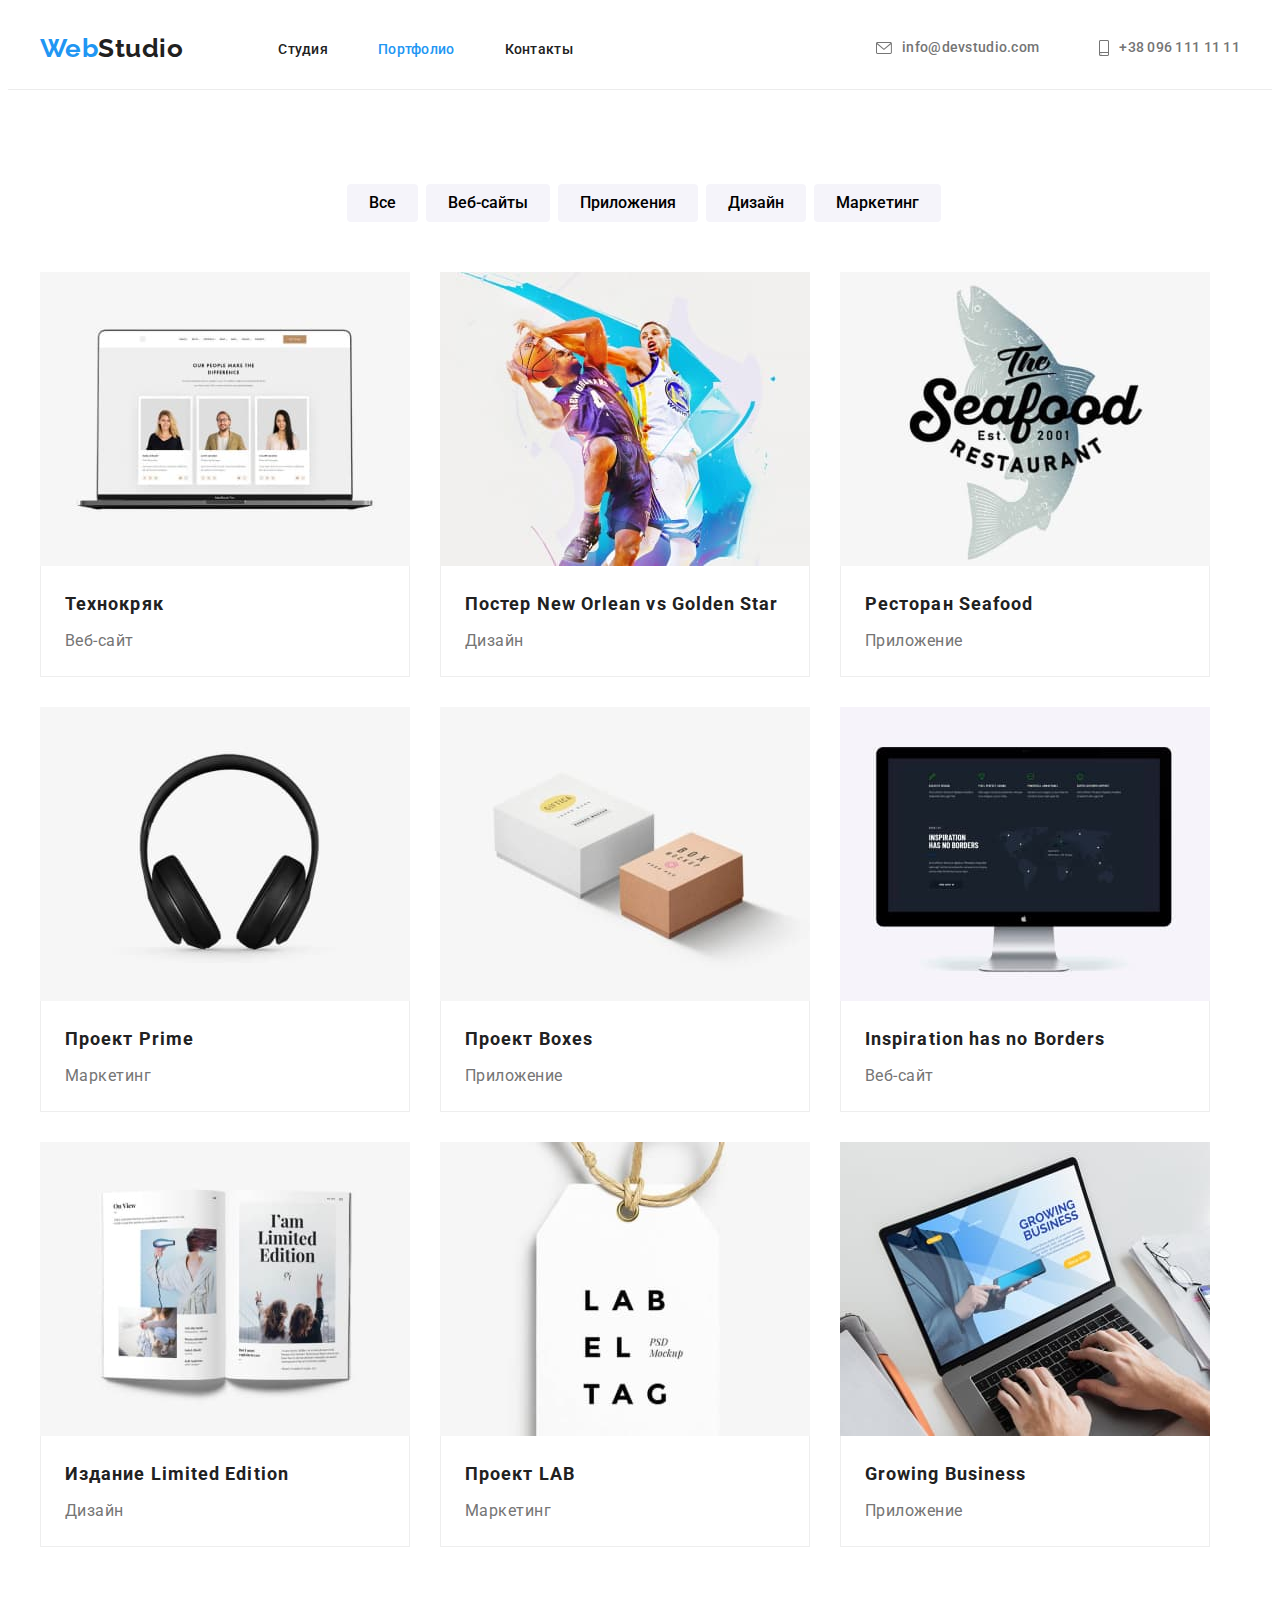
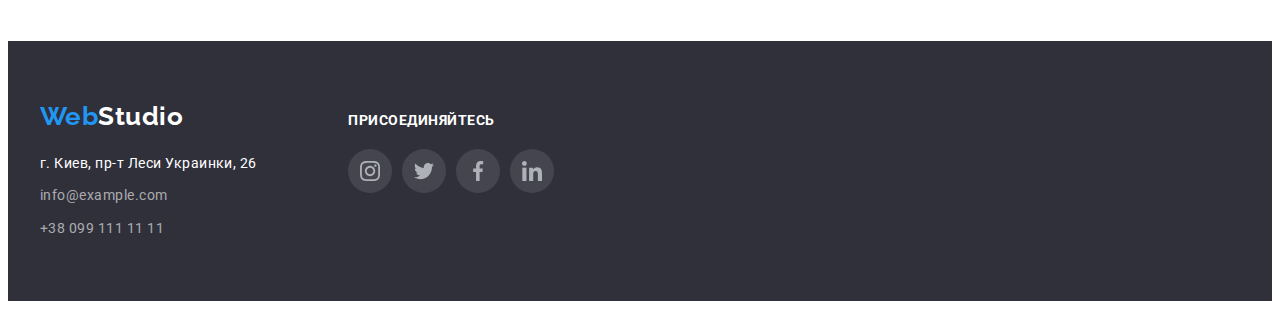
==== portfolio.html @ 4270476f "ДЗ-4" ====
<!DOCTYPE html>
<html lang="ru">

  <head>
    <meta charset="UTF-8" />
    <meta http-equiv="X-UA-Compatible" content="IE=edge" />
    <meta name="viewport" content="width=device-width, initial-scale=1.0" />
    <title>WebStudio</title>
    <link 
      rel="stylesheet" 
      href="https://cdnjs.cloudflare.com/ajax/libs/modern-normalize/1.0.0/modern-normalize.min.css" integrity="sha512-ISS7cAi1PEhQ8jnbJpJZMd29NlhNj4AWYyLOSp2CE/CsHxTCu+r+t0D2yoJudVrd0/8fTVPUVDzY5Tvli75u/g==" crossorigin="anonymous" referrerpolicy="no-referrer" />
    <link rel="preconnect" href="https://fonts.gstatic.com" />
    <link
      href="https://fonts.googleapis.com/css2?family=Raleway:wght@700&family=Roboto:wght@400;500;700;900&display=swap"
      rel="stylesheet"/>
    <link rel="stylesheet" href="./css/styles.css">
  </head>

  <body>
    <!--Header-->
    <header class="header">
      <div class="container header-container">
        <nav class="header-navigation">
          <a class="logo link" href="./index.html "><span class="logo-accent">Web</span>Studio</a>
          <ul class="navigation-menu list">
            <li class="navigation-menu-item">
              <a class="navigation-menu-link link" href="./index.html">Студия</a>
            </li>
            <li class="navigation-menu-item">
              <a class="navigation-menu-main-link link" href="./portfolio.html">Портфолио</a>
            </li>
            <li class="navigation-menu-item">
              <a class="navigation-menu-link link" href="">Контакты</a>
            </li>
          </ul>
        </nav>
        <ul class="contacts list">
          <li class="contacts-item">
            <a class="contacts-item-link link" href="mailto:info@devstudio.com">
              <svg width="16" height="12" class="header-icon">
                <use href="./images/icons.svg#icon-envelope"></use>
              </svg>
              info@devstudio.com
            </a>
          </li>
          <li class="contacts-item">
            <a class="contacts-item-link link" href="tel:+380961111111">
              <svg width="10" height="16" class="header-icon">
                <use href="./images/icons.svg#icon-smartphone"></use>
              </svg>
              +38 096 111 11 11
            </a>
          </li>
        </ul>
      </div>
    </header>

    <main>
      <section class="section">
        <div class="container">
          <h1 hidden>Portfolio menu</h1>
          <ul class="filter-menu list">
            <li class="filter-item">
              <button class="portfolio-btn" type="button">Все</button>
            </li>
            <li class="filter-item">
              <button class="portfolio-btn" type="button">Веб-сайты</button>
            </li>
            <li class="filter-item">
              <button class="portfolio-btn" type="button">Приложения</button>
            </li>
            <li class="filter-item">
              <button class="portfolio-btn" type="button">Дизайн</button>
            </li>
            <li class="filter-item">
              <button class="portfolio-btn" type="button">Маркетинг</button>
            </li>
          </ul>

          <ul class="gallery list">
            <li class="gallery-item">
              <a class="link" href="">
                <img src="./images/portfolio-page/portfolio-menu-img.jpg" alt="макбук с сайтом" width="370" height="294">
                <div class="gallery-item-content">
                  <h2 class="gallery-title">Технокряк</h2>
                  <p class="gallery-description">Веб-сайт</p>
                </div>
              </a>
            </li>
            <li class="gallery-item">
              <a class="link" href="">
                <img src="./images/portfolio-page/portfolio-menu-img-1.jpg" alt="баскетболисты" width="370" height="294">
                <div class="gallery-item-content">
                  <h2 class="gallery-title">Постер <span lang="en">New Orlean vs Golden Star</span></h2>
                  <p class="gallery-description">Дизайн</p>
                </div>
              </a>
            </li>
            <li class="gallery-item"> 
              <a class="link" href="">
                <img src="./images/portfolio-page/portfolio-menu-img-2.jpg" alt="логотип ресторона" width="370" height="294">
                <div class="gallery-item-content">
                  <h2 class="gallery-title">Ресторан <span lang="en">Seafood</span></h2>
                  <p class="gallery-description">Приложение</p>
                </div>
              </a>
            </li>
            <li class="gallery-item">
              <a class="link" href="">
                <img src="./images/portfolio-page/portfolio-menu-img-3.jpg" alt="наушники" width="370" height="294">
                <div class="gallery-item-content">
                  <h2 class="gallery-title">Проект <span lang="en">Prime</span></h2>
                  <p class="gallery-description">Маркетинг</p>
                </div>
              </a>
            </li>
            <li class="gallery-item">
              <a class="link" href="">
                <img src="./images/portfolio-page/portfolio-menu-img-4.jpg" alt="мокап с коробками" width="370" height="294">
                <div class="gallery-item-content">
                  <h2 class="gallery-title">Проект <span lang="en">Boxes</span></h2>
                  <p class="gallery-description">Приложение</p>
                </div>
              </a>
            </li>
            <li class="gallery-item">
              <a class="link" href="">
                <img src="./images/portfolio-page/portfolio-menu-img-5.jpg" alt="аймак" width="370" height="294">
                <div class="gallery-item-content">
                  <h2 class="gallery-title" lang="en">Inspiration has no Borders</h2>
                  <p class="gallery-description">Веб-сайт</p>
                </div>
              </a>
            </li>
            <li class="gallery-item">
              <a class="link" href="">
                <img src="./images/portfolio-page/portfolio-menu-img-6.jpg" alt="журнал" width="370" height="294">
                <div class="gallery-item-content">
                  <h2 class="gallery-title">Издание <span lang="en">Limited Edition</span></h2>
                  <p class="gallery-description">Дизайн</p>
                </div>
              </a>
            </li>
            <li class="gallery-item">
              <a class="link" href="">
                <img src="./images/portfolio-page/portfolio-menu-img-7.jpg" alt="мокап с биркой" width="370" height="294">
                <div class="gallery-item-content">
                  <h2 class="gallery-title">Проект <span lang="en">LAB</span></h2>
                  <p class="gallery-description">Маркетинг</p>
                </div>
            </li>
            <li class="gallery-item">
              <a class="link" href="">
                <img src="./images/portfolio-page/portfolio-menu-img-8.jpg" alt="ноутбук с сайтом" width="370" height="294">
                <div class="gallery-item-content">
                  <h2 class="gallery-title" lang="en">Growing Business</h2>
                  <p class="gallery-description">Приложение</p>
                </div>
              </a>
            </li>
          </ul>
        </div>
      </section>
    </main>

    <footer>
      <!--Footer-->
      <section class="footer-section">
        <div class="footer-container container">
          <div class="footer-contacts-block">
            <a class="logo link" href=""><span class="logo-accent">Web</span><span class="logo-footer">Studio</span></a>
            <address>
              <ul class="footer-contacts list link">
                <li class="footer-contacts-item">
                  <a class="footer-map-link link" href="https://goo.gl/maps/vyTCDzWnWzaWJ4Vd6" target="_blank" rel="noopener noreferrer">г. Киев, пр-т Леси Украинки, 26</a>
                </li>
                <li class="footer-contacts-item">
                  <a class="footer-contacts-link link" href="mailto:info@example.com">info@example.com</a>
                </li>
                <li class="footer-contacts-item">
                  <a class="footer-contacts-link link" href="tel:+380991111111">+38 099 111 11 11</a>
                </li>
              </ul>
            </address>
          </div>
          <div class="footer-icons">
            <h3 class="description-title footer-description">присоединяйтесь</h3>
            <ul class="footer-social-list list">
              <li class="social-list-item">
                <a href="" class="footer-list-link link">
                  <svg width="20" height="20" class="social-list-icon">
                    <use href="./images/icons.svg#icon-instagram"></use>
                  </svg>
                </a>
              </li>
              <li class="social-list-item">
                <a href="" class="footer-list-link link">
                  <svg width="20" height="20" class="social-list-icon">
                    <use href="./images/icons.svg#icon-twitter"></use>
                  </svg>
                </a>
              <li class="social-list-item">
                <a href="" class="footer-list-link link">
                  <svg width="20" height="20" class="social-list-icon">
                    <use href="./images/icons.svg#icon-facebook"></use>
                  </svg>
                </a>
              </li>
              <li class="social-list-item">
                <a href="" class="footer-list-link link">
                  <svg width="20" height="20" class="social-list-icon">
                    <use href="./images/icons.svg#icon-linkedin"></use>
                  </svg>
                </a>
              </li>
            </ul>
          </div>
        </div>
      </section>
    </footer>
  </body>
</html>
---- css/styles.css ----
/* кастомные свойства */
:root {
  --main-font: Roboto, sans-serif;
  --secondary-font: Raleway, sans-serif;
  --accent-color: #2196f3;
  --main-color: #212121;
  --secondary-color: #ffffff;
  --third-color: #757575;
  --main-background-color: #2f303a;
  --secondary-background-color: #f5f4fa;
}

/* сброс в тексте */
h1,
h2,
h3,
h4,
h5,
h6,
p {
  margin-top: 0;
  margin-bottom: 0;
}

/* сброс в списках */
ul,
ol {
  margin-top: 0;
  margin-bottom: 0;
  padding-left: 0;
}

/* переопределение изображений */
img {
  display: block;
}

/* убрать точки со списков */
.list {
  list-style: none;
}

/* убрать подчёркивание у ссылки */
.link {
  text-decoration: none;
}

.section {
  padding-top: 94px;
  padding-bottom: 94px;
}

.container {
  width: 1200px;
  padding-left: 15px;
  padding-right: 15px;
  margin: 0 auto;
}

/* наследование */
body {
  font-family: var(--main-font);
  color: var(--main-color);
  letter-spacing: 0.03em;
}

/* ==== COMPONENTS ==== */
.logo {
  font-family: var(--secondary-font);
  font-weight: 700;
  font-size: 26px;
  line-height: 1.19;

  color: var(--main-color);
}

.logo-accent {
  color: var(--accent-color);
}

.logo-footer {
  color: var(--secondary-color);
}

.suptitle {
  font-weight: 700;
  font-size: 36px;
  line-height: 1.167;
  text-align: center;

  color: var(--main-color);
  margin-bottom: 50px;
}

.social-list {
  display: flex;
  justify-content: space-between;
}

.social-list-link {
  display: flex;
  align-items: center;
  justify-content: center;
  width: 44px;
  height: 44px;
  background-color: var(--secondary-color);
  border-radius: 50%;
}

.social-list-link:hover,
.social-list-link:focus {
  background-color: var(--accent-color);
}

.social-list-icon {
  fill: #AFB1B8;
}

.social-list-link:hover .social-list-icon,
.social-list-link:focus .social-list-icon {
  fill: #FFFFFF;
}

address {
  font-style: normal;
}
/* ==== END COMPONENTS ==== */

/* ==== HEADER ==== */

.header {
  padding-top: 25px;
  padding-bottom: 25px;
  border-bottom: 1px solid #ececec;
}

.header-container,
.header-navigation,
.navigation-menu {
  display: flex;
  align-items: center;
  justify-content: space-between;
}

.logo {
  margin-right: 95px;
}

.navigation-menu-item:not(:last-child) {
  margin-right: 50px;
}

.navigation-menu-link {
  font-weight: 500;
  font-size: 14px;
  line-height: 1.14;
  letter-spacing: 0.02em;

  color: var(--main-color);
}

.navigation-menu-main-link {
  font-weight: 500;
  font-size: 14px;
  line-height: 1.14;
  letter-spacing: 0.02em;

  color: var(--accent-color);
}

.navigation-menu-link:hover,
.navigation-menu-link:focus {
  color: var(--accent-color);
}

.contacts {
  display: flex;
  align-items: center;
}

.contacts-item {
  display: flex;
  align-items: center;
}

.contacts-item-link {
  display: inline-flex;
  align-items: center;
  color: inherit;
  font-weight: 500;
  font-size: 14px;
  line-height: 1.14;
  letter-spacing: 0.02em;

  color: var(--third-color);
  margin-left: 10px;
}

.header-icon {
  fill: var(--third-color);
}

.contacts-item-link:hover,
.contacts-item-link:focus {
  color: var(--accent-color);
}

.header-icon {
  fill: currentColor;
  margin-right: 10px;
}

.contacts-item:not(:last-child) {
  margin-right: 50px;
}
/* ==== END HEADER ==== */

/* ==== HERO ==== */
.hero-section {
  max-width: 1600px;
  height: 600px;
  margin-left: auto;
  margin-right: auto;
  background-color: #C4C4C4;;
  background-image: linear-gradient(
    rgba(47, 48, 58, 0.4),
    rgba(47, 48, 58, 0.4)), 
    url(../images/main-page/bg.jpg);
  background-repeat: no-repeat;
  background-position: center;
  background-size: cover;
}

.hero-container {
  padding-top: 200px;
  padding-bottom: 200px;
}

.hero-title {
  width: 696px;
  font-weight: 900;
  font-size: 44px;
  line-height: 1.36;
  text-align: center;
  letter-spacing: 0.06em;
  text-transform: uppercase;

  color: var(--secondary-color);
  margin: 0 auto 30px;
}

.modal-btn {
  width: 200;
  height: 50;
  box-shadow: 0px 4px 4px rgba(0, 0, 0, 0.15);
  border: 1px solid #2196f3;
  border-radius: 4px;
  font-weight: 700;
  font-size: 16px;
  line-height: 1.87;
  text-align: center;
  letter-spacing: 0.06em;

  color: var(--secondary-color);
  background-color: var(--accent-color);
  cursor: pointer;
  padding: 10px 32px;
}

.modal-btn:hover,
.modal-btn:focus {
  background-color: #188ce8;
}
/* ==== END HERO ==== */

/* ==== MAIN ==== */

/* ==== Our advantages section ==== */
.advantages-section {
  padding-top: 94px;
}

.advantages-contant {
  padding: 25px 100px;
  background-color: #F5F4FA;
  border-radius: 4px;
  margin-bottom: 30px;
}

.advantages {
  display: flex;
  flex-wrap: wrap;
  margin-left: -30px;
  margin-top: -30px;
}

.advantages-item {
  flex-basis: calc((100% - 120px) / 4);
  margin-left: 30px;
  margin-top: 30px;
}

.description-title {
  font-weight: 700;
  font-size: 14px;
  line-height: 1.14;
  text-transform: uppercase;
  margin-bottom: 10px;
}

.description {
  font-size: 14px;
  line-height: 1.71;

  color: var(--third-color);
}
/* ==== END Our advantages section ==== */

/* ==== Work skills galery ==== */
.skills-gallery {
  display: flex;
  flex-wrap: wrap;
  margin-left: -30px;
  margin-top: -30px;
}

.skills-gallery-item {
  flex-basis: calc((100% - 90px) / 3);
  margin-left: 30px;
  margin-top: 30px;
}

/* ==== END Work skills galery ==== */

/* ==== Our team section ==== */
.team-section {
  background-color: var(--secondary-background-color);
}

.team {
  display: flex;
  flex-wrap: wrap;
  margin-left: -30px;
  margin-top: -30px;

}

.team-item {
  flex-basis: calc((100% - 120px) / 4);
  margin-left: 30px;
  margin-top: 30px;
  background-color: #fff;
  box-shadow: 
    0px 1px 3px rgba(0, 0, 0, 0.12),
    0px 1px 1px rgba(0, 0, 0, 0.14),
    0px 2px 1px rgba(0, 0, 0, 0.2);
  border-radius: 0px 0px 4px 4px;
}

.team-item-contant {
  padding: 30px 32px;
}

.team-title {
  font-weight: 500;
  font-size: 16px;
  line-height: 1.19;
  text-align: center;
  margin-bottom: 10px;
}

.team-description {
  font-size: 16px;
  line-height: 1.19;
  text-align: center;

  color: var(--third-color);
  margin-bottom: 16px;
}
/* ==== END Our team section ==== */

/* ==== Regular customers section ==== */

.customers-contant {
  padding: 16px 32px;
  border: 1px solid #AFB1B8;
  border-radius: 4px;
  width: 170px;
  height: 92px;
}

.customers {
  display: flex;
  flex-wrap: wrap;
  margin-left: -30px;
  margin-top: -30px;
}

.customers-item {
  flex-basis: calc((100% - 180px) / 6);
  margin-left: 30px;
  margin-top: 30px;
}

.customers-list-link {
  display: flex;
  align-items: center;
  justify-content: center;
}

.customers-contant:hover,
.customers-contant:focus {
  border-color: var(--accent-color);
}

.customers-contant:hover .customers-list-icon,
.customers-contant:focus .customers-list-icon {
  fill: var(--accent-color);
}


.customers-list-icon {
  width: 106px;
  height: 60px;
  fill: #AFB1B8;
}

/* ==== END Regular customers section ==== */

/* ==== FOOTER ==== */
footer {
  background-color: var(--main-background-color);
  padding-top: 60px;
  padding-bottom: 60px;
}

.footer-container {
  display: flex;
  align-items: baseline;
}

.footer-contacts-block {
  margin-right: 70px;
}

.footer-contacts {
  margin-top: 20px;
}

.footer-contacts-item:not(:last-child) {
  margin-bottom: 9px;
}

.footer-social-list {
  display: flex;
}

.footer-map-link {
  font-weight: 400;
  font-size: 14px;
  line-height: 1.71;
  color: #ffffff;
}

.footer-map-link:hover,
.footer-map-link:focus {
  color: var(--accent-color);
}

.footer-contacts-link {
  font-size: 14px;
  line-height: 1.71;
  color: rgba(255, 255, 255, 0.6);
}

.footer-contacts-link:hover,
.footer-contacts-link:focus {
  color: var(--accent-color);
}

.footer-description {
  text-transform: uppercase;
  color: var(--secondary-color);
  padding-top: 12px;
  margin-bottom: 20px;
}

.footer-list-link {
  align-items: center;
  justify-content: center;
  display: flex;
  width: 44px;
  height: 44px;
  text-decoration: none;
  fill: var(--secondary-color);
  background: rgba(255, 255, 255, 0.1);
  border-radius: 50%;
}

.footer-list-link {
  margin-right: 10px;
}

.footer-list-link:hover,
.footer-list-link:focus {
  background-color: var(--accent-color);
}

.footer-list-link:hover .social-list-icon,
.footer-list-link:focus .social-list-icon {
  fill: var(--secondary-color);
}

/* ==== END FOOTER ==== */

/* ==== PORTFOLIO ==== */

.portfolio-btn {
  display: inline-block;
  font-family: inherit;
  font-weight: 500;
  font-size: 16px;
  line-height: 1.62;
  cursor: pointer;
  background-color: var(--secondary-background-color);
  border-radius: 4px;
  border: none;
  padding: 6px 22px;
}

.portfolio-btn:hover,
.portfolio-btn:focus {
  color: var(--secondary-color);
  background-color: var(--accent-color);
  box-shadow: 
    0px 3px 1px rgba(0, 0, 0, 0.1), 
    0px 1px 2px rgba(0, 0, 0, 0.08), 
    0px 2px 2px rgba(0, 0, 0, 0.12);
}

.filter-menu {
  display: flex;
  flex-flow: row nowrap;
  justify-content: center;
}

.filter-item {
  margin-left: 8px;
}

.gallery {
  display: flex;
  flex-wrap: wrap;
  margin-left: -30px;
  margin-top: -30px;
  padding-top: 50px;
}

.gallery-item {
  flex-basis: calc((100% - 120px) / 4);
  margin-left: 30px;
  margin-top: 30px;
  background: #ffffff;
}

.gallery-item:hover,
.gallery-item:focus {
  box-shadow: 
    0px 1px 1px rgba(0, 0, 0, 0.12),
    0px 4px 4px rgba(0, 0, 0, 0.06),
    1px 4px 6px rgba(0, 0, 0, 0.16);
}


.gallery-item-content {
  padding: 20px 24px;
  border: 1px solid #eeeeee;
  border-top: none;
}

.gallery-title {
  font-weight: 700;
  font-size: 18px;
  line-height: 2;
  letter-spacing: 0.06em;

  color: var(--main-color);
  margin-bottom: 4px;
}

.gallery-description {
  font-size: 16px;
  line-height: 1.87;

  color: var(--third-color);
}
/* ==== END PORTFOLIO ==== */
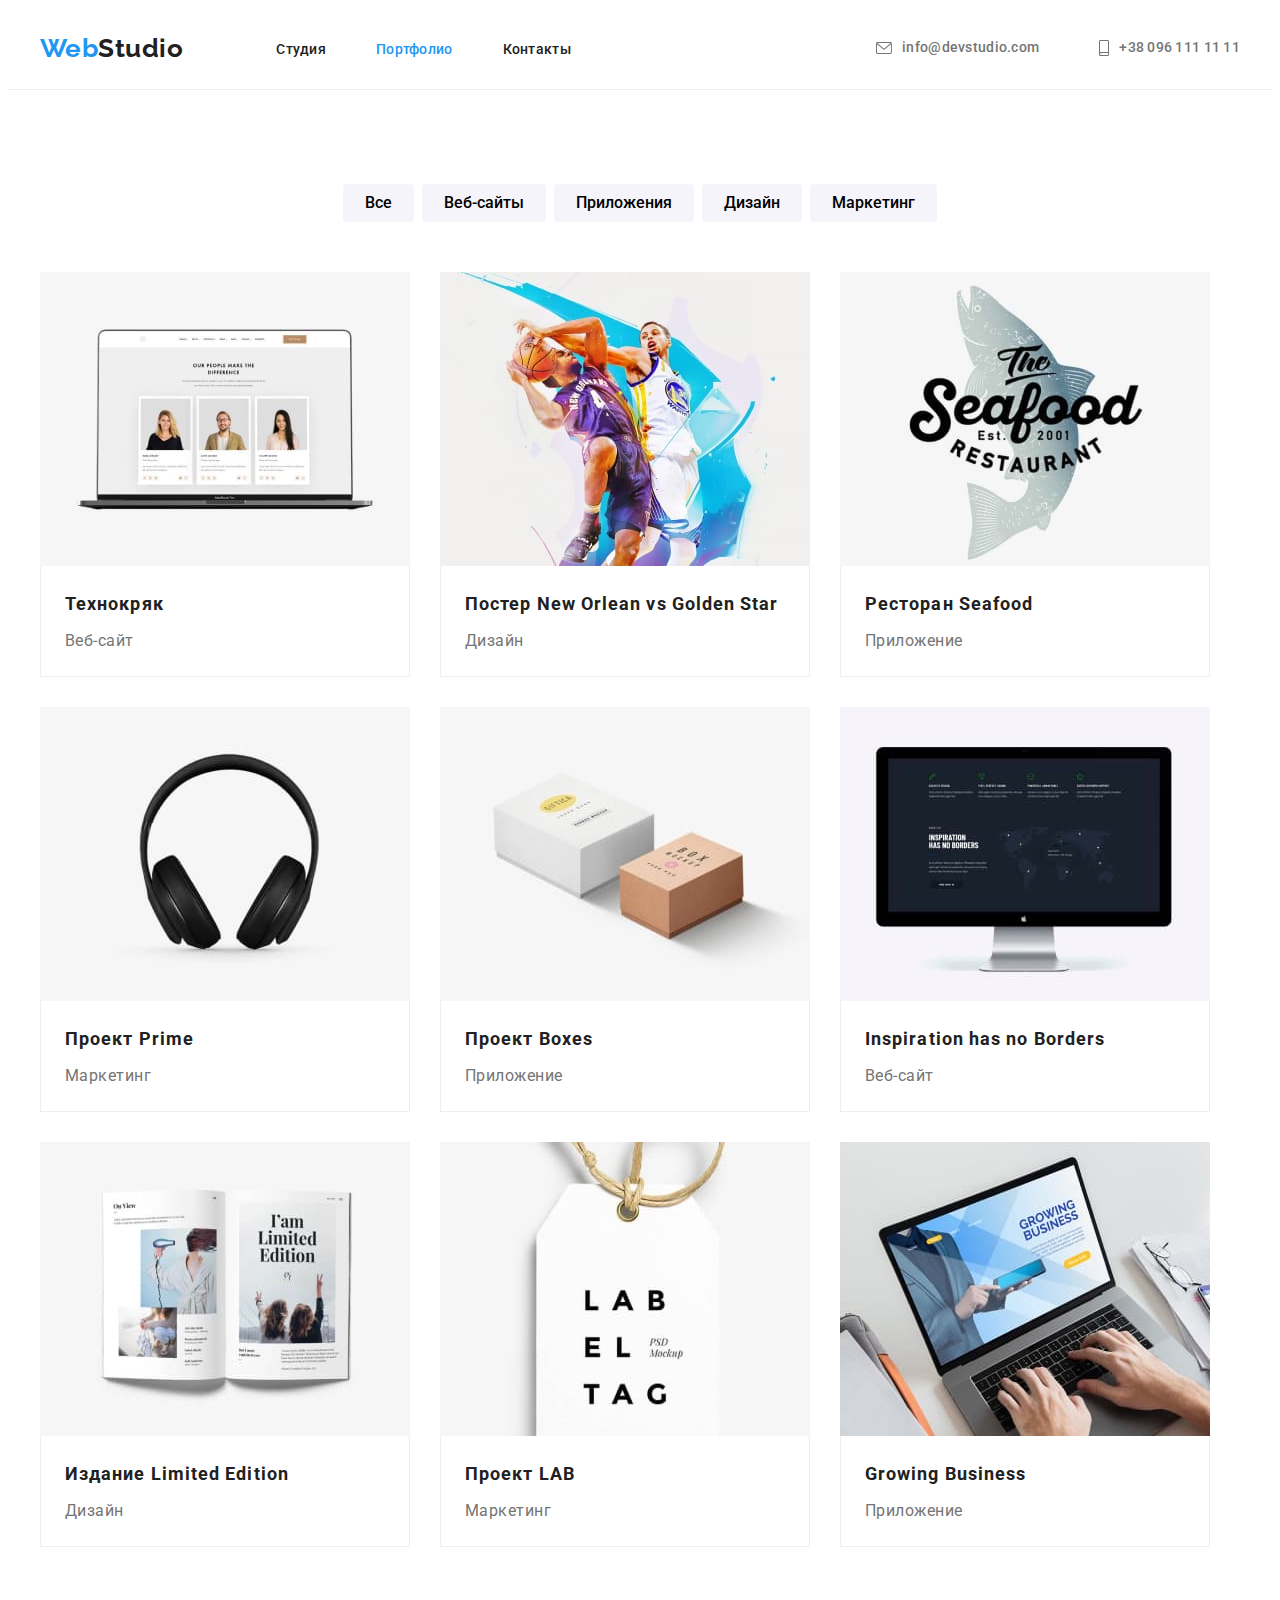
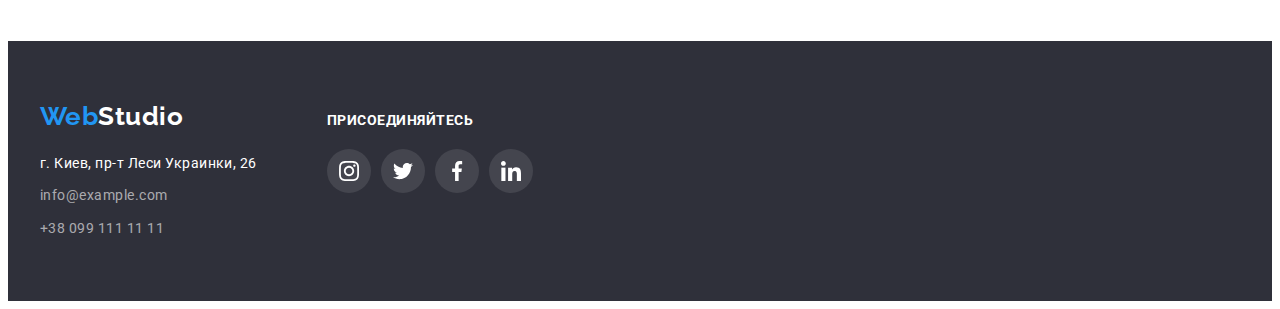
==== commit 52a2516c: "правки ДЗ-4 + правки ДЗ-3" ====
--- a/portfolio.html
+++ b/portfolio.html
@@ -21,16 +21,16 @@
     <header class="header">
       <div class="container header-container">
         <nav class="header-navigation">
-          <a class="logo link" href="./index.html "><span class="logo-accent">Web</span>Studio</a>
+          <a class="logo logo-header link" href="./index.html "><span class="logo-accent">Web</span>Studio</a>
           <ul class="navigation-menu list">
             <li class="navigation-menu-item">
-              <a class="navigation-menu-link link" href="./index.html">Студия</a>
+              <a class="link" href="./index.html">Студия</a>
             </li>
             <li class="navigation-menu-item">
-              <a class="navigation-menu-main-link link" href="./portfolio.html">Портфолио</a>
+              <a class="current link" href="./portfolio.html">Портфолио</a>
             </li>
             <li class="navigation-menu-item">
-              <a class="navigation-menu-link link" href="">Контакты</a>
+              <a class="link" href="">Контакты</a>
             </li>
           </ul>
         </nav>
@@ -58,7 +58,7 @@
     <main>
       <section class="section">
         <div class="container">
-          <h1 hidden>Portfolio menu</h1>
+          <h1 class="visually-hidden">Portfolio menu</h1>
           <ul class="filter-menu list">
             <li class="filter-item">
               <button class="portfolio-btn" type="button">Все</button>
@@ -165,7 +165,6 @@
 
     <footer>
       <!--Footer-->
-      <section class="footer-section">
         <div class="footer-container container">
           <div class="footer-contacts-block">
             <a class="logo link" href=""><span class="logo-accent">Web</span><span class="logo-footer">Studio</span></a>
@@ -186,29 +185,29 @@
           <div class="footer-icons">
             <h3 class="description-title footer-description">присоединяйтесь</h3>
             <ul class="footer-social-list list">
-              <li class="social-list-item">
-                <a href="" class="footer-list-link link">
-                  <svg width="20" height="20" class="social-list-icon">
+              <li class="footer-list-item">
+                <a href="" class="footer-list-link link">
+                  <svg width="20" height="20" class="footer-list-icon">
                     <use href="./images/icons.svg#icon-instagram"></use>
                   </svg>
                 </a>
               </li>
-              <li class="social-list-item">
-                <a href="" class="footer-list-link link">
-                  <svg width="20" height="20" class="social-list-icon">
+              <li class="footer-list-item">
+                <a href="" class="footer-list-link link">
+                  <svg width="20" height="20" class="footer-list-icon">
                     <use href="./images/icons.svg#icon-twitter"></use>
                   </svg>
                 </a>
-              <li class="social-list-item">
-                <a href="" class="footer-list-link link">
-                  <svg width="20" height="20" class="social-list-icon">
+              <li class="footer-list-item">
+                <a href="" class="footer-list-link link">
+                  <svg width="20" height="20" class="footer-list-icon">
                     <use href="./images/icons.svg#icon-facebook"></use>
                   </svg>
                 </a>
               </li>
-              <li class="social-list-item">
-                <a href="" class="footer-list-link link">
-                  <svg width="20" height="20" class="social-list-icon">
+              <li class="footer-list-item">
+                <a href="" class="footer-list-link link">
+                  <svg width="20" height="20" class="footer-list-icon">
                     <use href="./images/icons.svg#icon-linkedin"></use>
                   </svg>
                 </a>
@@ -216,7 +215,6 @@
             </ul>
           </div>
         </div>
-      </section>
     </footer>
   </body>
 </html>
--- a/css/styles.css
+++ b/css/styles.css
@@ -142,15 +142,25 @@
   justify-content: space-between;
 }
 
-.logo {
-  margin-right: 95px;
+.logo-header {
+  margin-right: 93px;
+}
+
+.navigation-menu-item .link {
+  padding-top: 32px;
+  padding-bottom: 32px;
 }
 
 .navigation-menu-item:not(:last-child) {
   margin-right: 50px;
 }
 
-.navigation-menu-link {
+.navigation-menu .link.current {
+  position: relative;
+  color: var(--accent-color);
+}
+
+.navigation-menu .link{
   font-weight: 500;
   font-size: 14px;
   line-height: 1.14;
@@ -159,17 +169,8 @@
   color: var(--main-color);
 }
 
-.navigation-menu-main-link {
-  font-weight: 500;
-  font-size: 14px;
-  line-height: 1.14;
-  letter-spacing: 0.02em;
-
-  color: var(--accent-color);
-}
-
-.navigation-menu-link:hover,
-.navigation-menu-link:focus {
+.navigation-menu-item .link:hover,
+.navigation-menu-item .link:focus {
   color: var(--accent-color);
 }
 
@@ -280,8 +281,25 @@
   padding-top: 94px;
 }
 
+.visually-hidden {
+  position: absolute;
+  width: 1px;
+  height: 1px;
+  margin: -1px;
+  border: 0;
+  padding: 0;
+
+  white-space: nowrap;
+  clip-path: inset(100%);
+  clip: rect(0 0 0 0);
+  overflow: hidden;
+}
+
 .advantages-contant {
-  padding: 25px 100px;
+  display: flex;
+  align-items: center;
+  justify-content: center;
+  height: 120px;
   background-color: #F5F4FA;
   border-radius: 4px;
   margin-bottom: 30px;
@@ -382,7 +400,9 @@
 /* ==== Regular customers section ==== */
 
 .customers-contant {
-  padding: 16px 32px;
+  display: flex;
+  justify-content: center;
+  align-items: center;
   border: 1px solid #AFB1B8;
   border-radius: 4px;
   width: 170px;
@@ -443,7 +463,7 @@
   margin-right: 70px;
 }
 
-.footer-contacts {
+address {
   margin-top: 20px;
 }
 
@@ -481,8 +501,11 @@
 .footer-description {
   text-transform: uppercase;
   color: var(--secondary-color);
-  padding-top: 12px;
   margin-bottom: 20px;
+}
+
+.footer-list-item {
+  margin-right: 10px;
 }
 
 .footer-list-link {
@@ -497,17 +520,12 @@
   border-radius: 50%;
 }
 
-.footer-list-link {
-  margin-right: 10px;
-}
-
 .footer-list-link:hover,
 .footer-list-link:focus {
   background-color: var(--accent-color);
 }
 
-.footer-list-link:hover .social-list-icon,
-.footer-list-link:focus .social-list-icon {
+.footer-list-icon {
   fill: var(--secondary-color);
 }
 
@@ -542,9 +560,10 @@
   display: flex;
   flex-flow: row nowrap;
   justify-content: center;
-}
-
-.filter-item {
+  margin-bottom: 50px;
+}
+
+.filter-item:not(:first-child) {
   margin-left: 8px;
 }
 
@@ -553,7 +572,6 @@
   flex-wrap: wrap;
   margin-left: -30px;
   margin-top: -30px;
-  padding-top: 50px;
 }
 
 .gallery-item {
